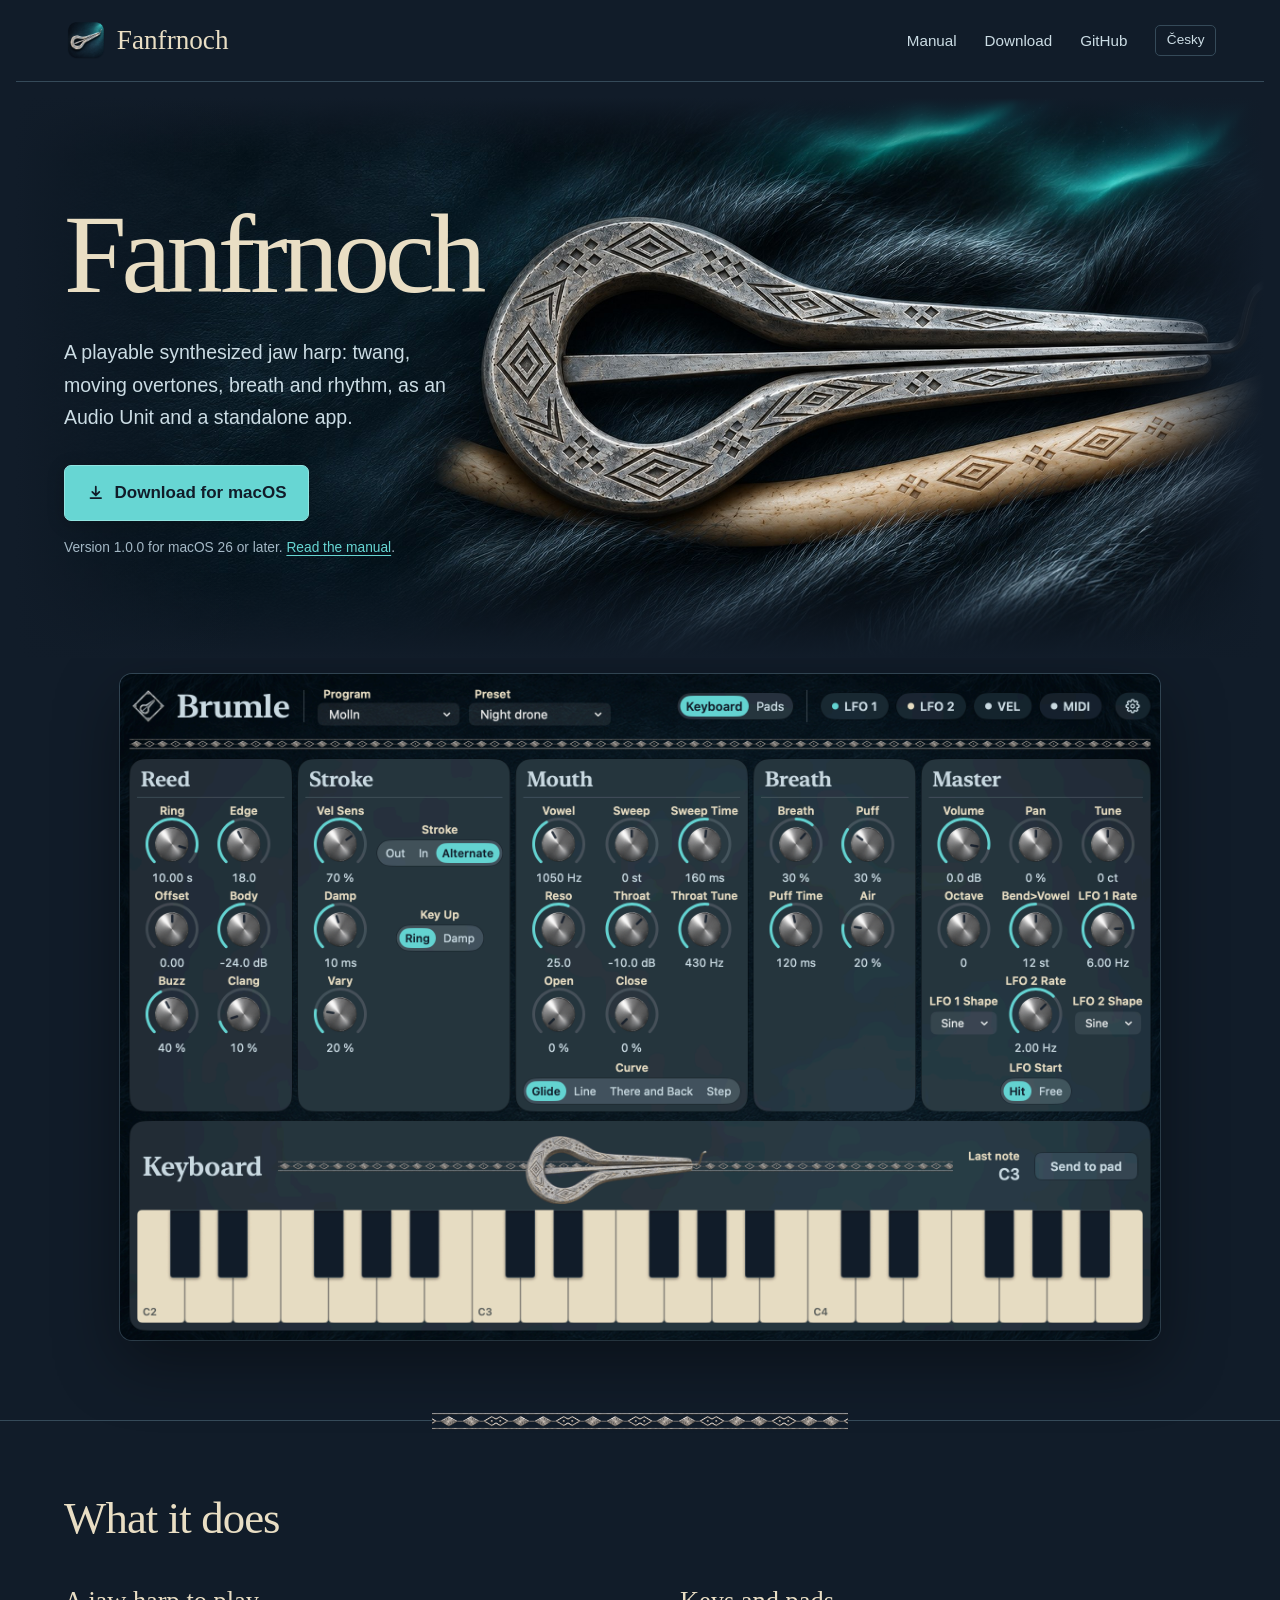
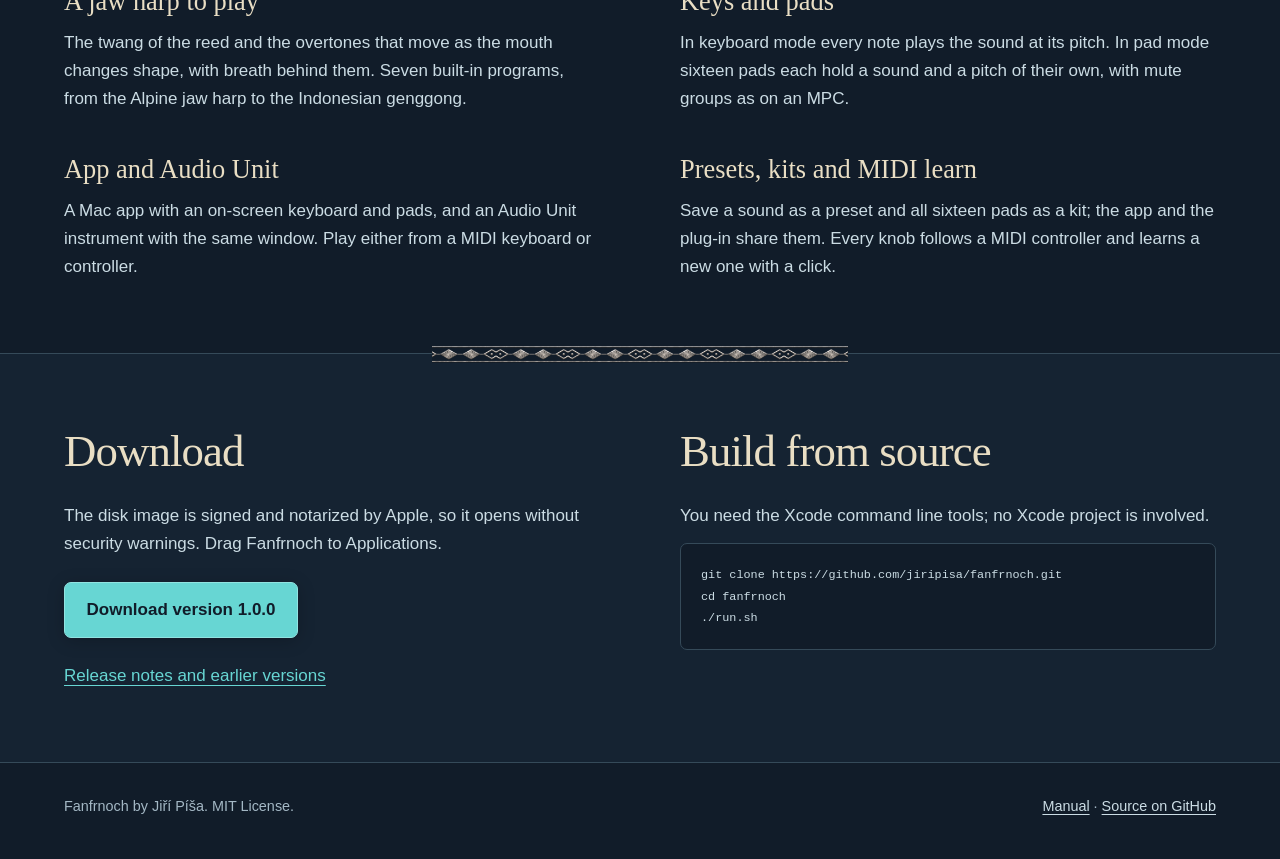
==== docs/index.html @ 816d63bf "chore: app skeleton — Brumle 1.0.0 as the template, renamed to Fanfrnoch" ====
<!doctype html>
<html lang="en">
<head>
<meta charset="utf-8">
<meta name="viewport" content="width=device-width, initial-scale=1">
<title>Fanfrnoch for macOS</title>
<meta name="description" content="A playable synthesized jaw harp: twang, moving overtones, breath and rhythm, as an Audio Unit and a standalone app.">
<meta property="og:title" content="Fanfrnoch">
<meta property="og:description" content="A playable synthesized jaw harp: twang, moving overtones, breath and rhythm, as an Audio Unit and a standalone app.">
<meta property="og:image" content="https://jiripisa.github.io/fanfrnoch/assets/fanfrnoch-window.png">
<meta property="og:type" content="website">
<link rel="alternate" hreflang="en" href="https://jiripisa.github.io/fanfrnoch/">
<link rel="alternate" hreflang="cs" href="https://jiripisa.github.io/fanfrnoch/cs/">
<link rel="alternate" hreflang="x-default" href="https://jiripisa.github.io/fanfrnoch/">
<link rel="icon" href="assets/icon.png">
<link rel="stylesheet" href="assets/site.css">
</head>
<body>

<header class="wrap masthead">
  <a class="brand" href="#top"><img src="assets/icon.png" alt="" width="32" height="32">Fanfrnoch</a>
  <nav aria-label="Page">
    <a href="manual.html">Manual</a>
    <a href="#get">Download</a>
    <a href="https://github.com/jiripisa/fanfrnoch">GitHub</a>
    <a class="lang" href="cs/" hreflang="cs" lang="cs">Česky</a>
  </nav>
</header>

<main id="top">
  <div class="wrap hero">
    <div class="hero-intro">
      <img class="hero-art" src="assets/hero-khomus.jpg" alt="" width="2400" height="1000" fetchpriority="high">
      <div class="hero-copy">
    <h1>Fanfrnoch</h1>
    <p class="lede">A playable synthesized jaw harp: twang, moving overtones, breath and rhythm, as an Audio Unit and a standalone app.</p>
    <div class="actions">
      <a class="button" href="https://github.com/jiripisa/fanfrnoch/releases/download/v1.0.0/Fanfrnoch-1.0.0.dmg">
        <svg viewBox="0 0 20 20" fill="none" stroke="currentColor" stroke-width="2" aria-hidden="true"><path d="M10 3v10m0 0-4-4m4 4 4-4M4 16h12" stroke-linecap="round" stroke-linejoin="round"/></svg>
        Download for macOS
      </a>
      <span class="meta">Version 1.0.0 for macOS 26 or later. <a href="manual.html">Read the manual</a>.</span>
    </div>
      </div>
    </div>
    <figure class="shot">
      <img src="assets/fanfrnoch-window.png" alt="The Fanfrnoch window" width="1400">
    </figure>
  </div>

  <section id="features">
    <div class="wrap">
      <h2>What it does</h2>
      <div class="grid">
        <div>
          <h3>A jaw harp to play</h3>
          <p>The twang of the reed and the overtones that move as the mouth
          changes shape, with breath behind them. Seven built-in programs, from
          the Alpine jaw harp to the Indonesian genggong.</p>
        </div>
        <div>
          <h3>Keys and pads</h3>
          <p>In keyboard mode every note plays the sound at its pitch. In pad
          mode sixteen pads each hold a sound and a pitch of their own, with
          mute groups as on an MPC.</p>
        </div>
        <div>
          <h3>App and Audio Unit</h3>
          <p>A Mac app with an on-screen keyboard and pads, and an Audio Unit
          instrument with the same window. Play either from a MIDI keyboard or
          controller.</p>
        </div>
        <div>
          <h3>Presets, kits and MIDI learn</h3>
          <p>Save a sound as a preset and all sixteen pads as a kit; the app
          and the plug-in share them. Every knob follows a MIDI controller and
          learns a new one with a click.</p>
        </div>
      </div>
    </div>
  </section>

  <section id="get">
    <div class="wrap grid">
      <div>
        <h2>Download</h2>
        <p>The disk image is signed and notarized by Apple, so it opens without
        security warnings. Drag Fanfrnoch to Applications.</p>
        <div class="actions">
          <a class="button" href="https://github.com/jiripisa/fanfrnoch/releases/download/v1.0.0/Fanfrnoch-1.0.0.dmg">Download version 1.0.0</a>
        </div>
        <p><a href="https://github.com/jiripisa/fanfrnoch/releases">Release notes and earlier versions</a></p>
      </div>
      <div>
        <h2>Build from source</h2>
        <p>You need the Xcode command line tools; no Xcode project is involved.</p>
<pre><code>git clone https://github.com/jiripisa/fanfrnoch.git
cd fanfrnoch
./run.sh</code></pre>
      </div>
    </div>
  </section>
</main>

<footer>
  <div class="wrap">
    <span>Fanfrnoch by Jiří Píša. MIT License.</span>
    <span><a href="manual.html">Manual</a> · <a href="https://github.com/jiripisa/fanfrnoch">Source on GitHub</a></span>
  </div>
</footer>

</body>
</html>
---- docs/assets/site.css ----
/* Polar Khomus: shared by both languages and the manual. */
:root {
  --bg: #111c29;
  --panel: #1a2b3b;
  --line: #354a59;
  --ink: #e9dec4;
  --ink2: #cbdce4;
  --ink3: #a4b8c5;
  --accent: #67d6d3;
  --accent-ink: #111c29;
  --display: "New York", ui-serif, Georgia, serif;
  --measure: 44rem;
  --gutter: clamp(1.25rem, 4vw, 3rem);
  color-scheme: dark;
}
* { box-sizing: border-box; }
html { -webkit-text-size-adjust: 100%; scroll-padding-top: 1.5rem; }
body {
  margin: 0;
  background: var(--bg);
  color: var(--ink2);
  font: 1.0625rem/1.65 -apple-system, BlinkMacSystemFont, "SF Pro Text", "Segoe UI", sans-serif;
}
a { color: var(--accent); text-underline-offset: .22em; }
a:hover { color: #a0eeeb; }
a:focus-visible, button:focus-visible { outline: 2px solid var(--accent); outline-offset: 5px; border-radius: 3px; }
code, kbd, pre { font-family: ui-monospace, "SF Mono", Menlo, monospace; font-size: .9em; }
code { color: var(--ink2); }
b, strong { color: var(--ink); font-weight: 600; }
img { max-width: 100%; height: auto; }
h1, h2, h3 { font-family: var(--display); font-weight: 500; }
.wrap { max-width: 78rem; margin: 0 auto; padding: 0 var(--gutter); }

.masthead { display: flex; align-items: center; justify-content: space-between; gap: 1rem; padding-block: 1.15rem; border-bottom: 1px solid var(--line); }
.brand { display: flex; align-items: center; gap: .55rem; color: var(--ink); text-decoration: none; font: 500 1.7rem/1 var(--display); }
.brand img { width: 2.75rem; height: 2.75rem; }
.masthead nav { display: flex; flex-wrap: wrap; justify-content: flex-end; align-items: center; gap: .4rem 1.75rem; }
.masthead nav a { color: var(--ink2); text-decoration: none; font-size: .95rem; }
.masthead nav a:hover, .masthead nav a[aria-current] { color: var(--accent); }
.masthead nav a.lang { padding: .2rem .65rem; border: 1px solid var(--line); border-radius: 5px; font-size: .85rem; }

.hero { padding-top: 1rem; padding-bottom: 5rem; }
.hero-intro { position: relative; isolation: isolate; display: flex; align-items: center; min-height: 35rem; }
.hero-art { position: absolute; z-index: -2; width: calc(100% + 6rem); max-width: none; height: 100%; left: -3rem; object-fit: cover; object-position: center; }
.hero-intro::after { content: ""; position: absolute; inset: 0 -3rem; z-index: -1; background: linear-gradient(90deg, var(--bg) 0%, transparent 18%, transparent 88%, var(--bg)), linear-gradient(0deg, var(--bg), transparent 17%, transparent 90%, var(--bg)); pointer-events: none; }
.hero-copy { width: 35%; padding-block: 3rem; }
.hero h1 { margin: 0; color: var(--ink); font-size: clamp(4.5rem, 8.8vw, 8rem); line-height: 1.03; letter-spacing: -.045em; }
.lede { max-width: 29rem; margin: 1.5rem 0 0; font-size: 1.22rem; line-height: 1.65; text-wrap: pretty; }
.actions { display: flex; flex-wrap: wrap; align-items: center; gap: 1rem 1.5rem; margin-top: 2rem; }
.button { display: inline-flex; justify-content: center; align-items: center; gap: .65rem; min-height: 3.25rem; padding: .8rem 1.35rem; border: 1px solid #91e4e1; border-radius: 7px; background: var(--accent); color: var(--accent-ink); font-weight: 650; text-decoration: none; box-shadow: 0 3px 18px #0003; }
.button:hover { background: #96e6e2; color: var(--accent-ink); }
.button svg { width: 1.1rem; height: 1.1rem; }
.meta { color: var(--ink3); font-size: .86rem; }
.hero .meta { max-width: 25rem; }
.shot { margin: 1rem auto 0; max-width: 65rem; }
.shot img { display: block; width: 100%; border-radius: 12px; box-shadow: 0 22px 65px #0006, 0 0 0 1px var(--line); }

section { padding-block: 4.5rem; border-top: 1px solid var(--line); }
main > section { position: relative; }
main > section::before { content: ""; display: block; position: absolute; top: -9px; left: 50%; transform: translateX(-50%); width: min(26rem, 70%); height: 18px; background: var(--bg) url("ornament.png") repeat-x center / auto 18px; }
section h2 { margin: 0 0 1.5rem; color: var(--ink); font-size: clamp(2rem, 3.5vw, 3rem); line-height: 1.15; letter-spacing: -.02em; }
section p, section li { max-width: var(--measure); }
.grid { display: grid; grid-template-columns: repeat(2, minmax(0, 1fr)); gap: 2.5rem 5rem; }
.grid h3 { margin: 0 0 .65rem; color: var(--ink); font-size: 1.65rem; line-height: 1.25; }
.grid p { margin-block: .7rem 0; }
#features h2 { margin-bottom: 2.5rem; }
#get { background: #152332; }
#get .actions { margin-top: 1.5rem; margin-bottom: 1.5rem; }
pre { overflow-x: auto; padding: 1.25rem; border-radius: 7px; background: #111c29; border: 1px solid var(--line); color: var(--ink2); font-size: .82rem; }
footer { padding-block: 2rem 2.5rem; color: var(--ink3); font-size: .9rem; border-top: 1px solid var(--line); }
footer .wrap { display: flex; flex-wrap: wrap; justify-content: space-between; gap: 1rem; }
footer a { color: var(--ink2); }

@media (max-width: 1000px) {
  .masthead { gap: .6rem; }
  .masthead nav { gap: .5rem 1rem; }
  .masthead nav a { font-size: .85rem; }
  .brand { font-size: 1.5rem; }
  .brand img { width: 2.3rem; height: 2.3rem; }
  .hero { padding-top: 0; padding-bottom: 3rem; }
  .hero-intro { display: flex; flex-direction: column-reverse; min-height: 0; }
  .hero-copy { width: 100%; padding: 2.75rem 0 .5rem; }
  .hero h1 { font-size: clamp(4.5rem, 16vw, 6rem); }
  .lede { max-width: 32rem; font-size: 1.1rem; margin-top: 1.25rem; }
  .hero .actions { margin-top: 1.5rem; gap: 1rem; }
  .hero-art { position: relative; z-index: 0; left: auto; width: calc(100% + 2 * var(--gutter)); height: 16rem; object-position: right center; }
  .hero-intro::after { inset: auto calc(-1 * var(--gutter)) 0; height: 16rem; z-index: 1; background: linear-gradient(0deg, var(--bg), transparent 22%, transparent 85%, var(--bg)); }
  .shot { margin-top: 1rem; }
  section { padding-block: 3rem; }
  .grid { gap: 2rem; grid-template-columns: minmax(0, 1fr); }
  .grid h3 { font-size: 1.5rem; }
  #features h2 { margin-bottom: 2rem; }
}
@media (max-width: 480px) {
  .masthead { flex-wrap: wrap; padding-block: .8rem; }
  .masthead nav { width: 100%; justify-content: space-between; gap: .5rem; padding-block: .35rem; }
  .hero .button { width: 100%; }
}
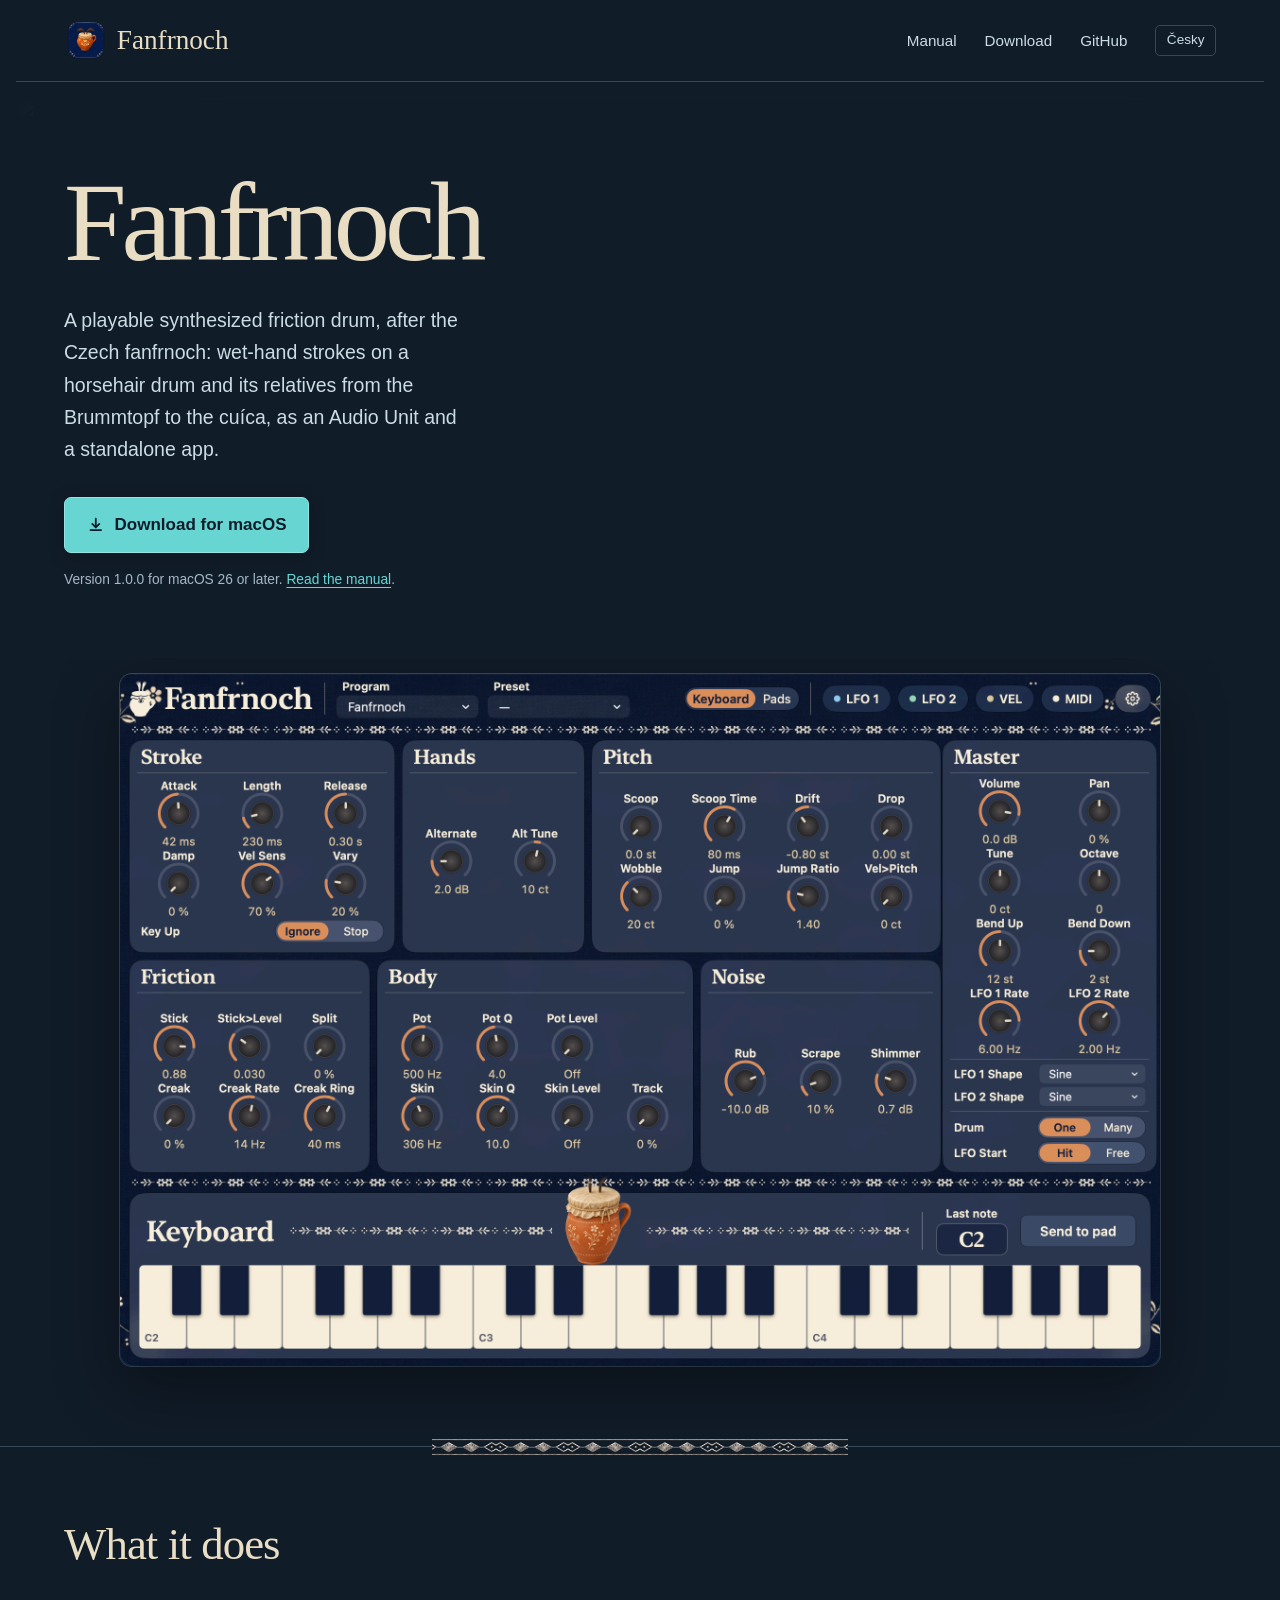
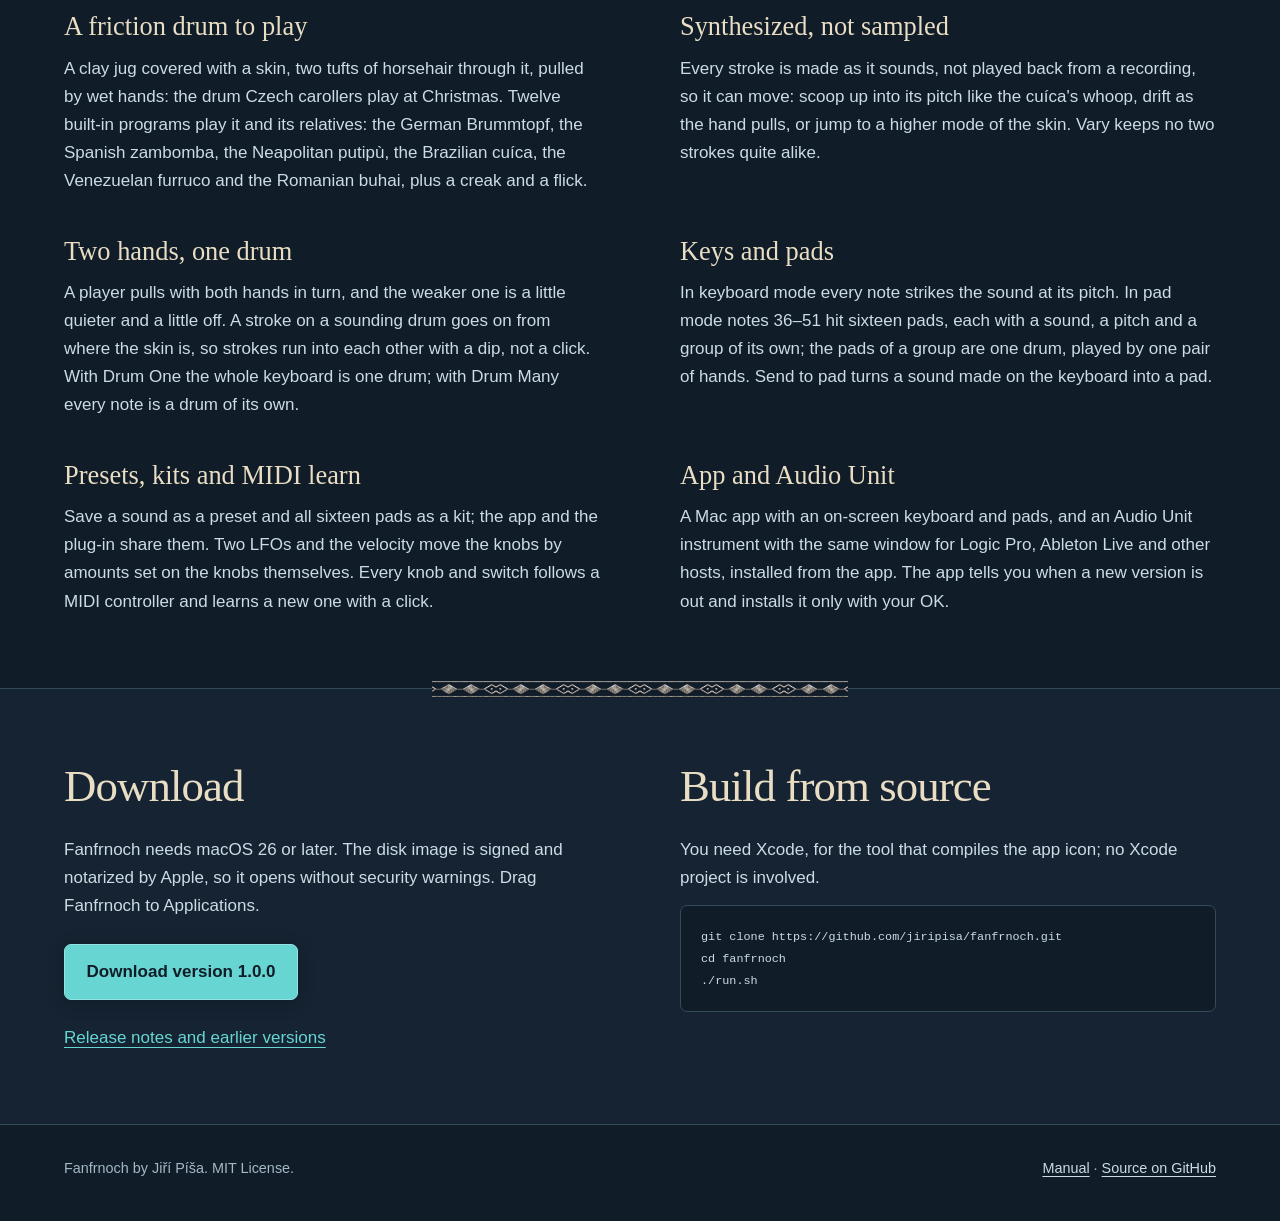
==== commit de047c6f: "docs(site): the overview tells of the friction drum; the real app's window and the new icon" ====
--- a/docs/index.html
+++ b/docs/index.html
@@ -4,9 +4,9 @@
 <meta charset="utf-8">
 <meta name="viewport" content="width=device-width, initial-scale=1">
 <title>Fanfrnoch for macOS</title>
-<meta name="description" content="A playable synthesized jaw harp: twang, moving overtones, breath and rhythm, as an Audio Unit and a standalone app.">
+<meta name="description" content="A playable synthesized friction drum, after the Czech fanfrnoch: wet-hand strokes on a horsehair drum and its relatives from the Brummtopf to the cuíca, as an Audio Unit and a standalone app.">
 <meta property="og:title" content="Fanfrnoch">
-<meta property="og:description" content="A playable synthesized jaw harp: twang, moving overtones, breath and rhythm, as an Audio Unit and a standalone app.">
+<meta property="og:description" content="A playable synthesized friction drum, after the Czech fanfrnoch: wet-hand strokes on a horsehair drum and its relatives from the Brummtopf to the cuíca, as an Audio Unit and a standalone app.">
 <meta property="og:image" content="https://jiripisa.github.io/fanfrnoch/assets/fanfrnoch-window.png">
 <meta property="og:type" content="website">
 <link rel="alternate" hreflang="en" href="https://jiripisa.github.io/fanfrnoch/">
@@ -30,10 +30,10 @@
 <main id="top">
   <div class="wrap hero">
     <div class="hero-intro">
-      <img class="hero-art" src="assets/hero-khomus.jpg" alt="" width="2400" height="1000" fetchpriority="high">
+      <img class="hero-art" src="assets/hero-fanfrnoch.jpg" alt="" width="2400" height="1000" fetchpriority="high">
       <div class="hero-copy">
     <h1>Fanfrnoch</h1>
-    <p class="lede">A playable synthesized jaw harp: twang, moving overtones, breath and rhythm, as an Audio Unit and a standalone app.</p>
+    <p class="lede">A playable synthesized friction drum, after the Czech fanfrnoch: wet-hand strokes on a horsehair drum and its relatives from the Brummtopf to the cuíca, as an Audio Unit and a standalone app.</p>
     <div class="actions">
       <a class="button" href="https://github.com/jiripisa/fanfrnoch/releases/download/v1.0.0/Fanfrnoch-1.0.0.dmg">
         <svg viewBox="0 0 20 20" fill="none" stroke="currentColor" stroke-width="2" aria-hidden="true"><path d="M10 3v10m0 0-4-4m4 4 4-4M4 16h12" stroke-linecap="round" stroke-linejoin="round"/></svg>
@@ -53,28 +53,50 @@
       <h2>What it does</h2>
       <div class="grid">
         <div>
-          <h3>A jaw harp to play</h3>
-          <p>The twang of the reed and the overtones that move as the mouth
-          changes shape, with breath behind them. Seven built-in programs, from
-          the Alpine jaw harp to the Indonesian genggong.</p>
+          <h3>A friction drum to play</h3>
+          <p>A clay jug covered with a skin, two tufts of horsehair through it,
+          pulled by wet hands: the drum Czech carollers play at Christmas.
+          Twelve built-in programs play it and its relatives: the German
+          Brummtopf, the Spanish zambomba, the Neapolitan putipù, the Brazilian
+          cuíca, the Venezuelan furruco and the Romanian buhai, plus a creak
+          and a flick.</p>
+        </div>
+        <div>
+          <h3>Synthesized, not sampled</h3>
+          <p>Every stroke is made as it sounds, not played back from a
+          recording, so it can move: scoop up into its pitch like the cuíca's
+          whoop, drift as the hand pulls, or jump to a higher mode of the skin.
+          Vary keeps no two strokes quite alike.</p>
+        </div>
+        <div>
+          <h3>Two hands, one drum</h3>
+          <p>A player pulls with both hands in turn, and the weaker one is a
+          little quieter and a little off. A stroke on a sounding drum goes on
+          from where the skin is, so strokes run into each other with a dip,
+          not a click. With Drum One the whole keyboard is one drum; with Drum
+          Many every note is a drum of its own.</p>
         </div>
         <div>
           <h3>Keys and pads</h3>
-          <p>In keyboard mode every note plays the sound at its pitch. In pad
-          mode sixteen pads each hold a sound and a pitch of their own, with
-          mute groups as on an MPC.</p>
+          <p>In keyboard mode every note strikes the sound at its pitch. In pad
+          mode notes 36–51 hit sixteen pads, each with a sound, a pitch and a
+          group of its own; the pads of a group are one drum, played by one
+          pair of hands. Send to pad turns a sound made on the keyboard into a
+          pad.</p>
+        </div>
+        <div>
+          <h3>Presets, kits and MIDI learn</h3>
+          <p>Save a sound as a preset and all sixteen pads as a kit; the app
+          and the plug-in share them. Two LFOs and the velocity move the knobs
+          by amounts set on the knobs themselves. Every knob and switch follows
+          a MIDI controller and learns a new one with a click.</p>
         </div>
         <div>
           <h3>App and Audio Unit</h3>
           <p>A Mac app with an on-screen keyboard and pads, and an Audio Unit
-          instrument with the same window. Play either from a MIDI keyboard or
-          controller.</p>
-        </div>
-        <div>
-          <h3>Presets, kits and MIDI learn</h3>
-          <p>Save a sound as a preset and all sixteen pads as a kit; the app
-          and the plug-in share them. Every knob follows a MIDI controller and
-          learns a new one with a click.</p>
+          instrument with the same window for Logic Pro, Ableton Live and other
+          hosts, installed from the app. The app tells you when a new version
+          is out and installs it only with your OK.</p>
         </div>
       </div>
     </div>
@@ -84,8 +106,9 @@
     <div class="wrap grid">
       <div>
         <h2>Download</h2>
-        <p>The disk image is signed and notarized by Apple, so it opens without
-        security warnings. Drag Fanfrnoch to Applications.</p>
+        <p>Fanfrnoch needs macOS 26 or later. The disk image is signed and
+        notarized by Apple, so it opens without security warnings. Drag
+        Fanfrnoch to Applications.</p>
         <div class="actions">
           <a class="button" href="https://github.com/jiripisa/fanfrnoch/releases/download/v1.0.0/Fanfrnoch-1.0.0.dmg">Download version 1.0.0</a>
         </div>
@@ -93,7 +116,8 @@
       </div>
       <div>
         <h2>Build from source</h2>
-        <p>You need the Xcode command line tools; no Xcode project is involved.</p>
+        <p>You need Xcode, for the tool that compiles the app icon; no Xcode
+        project is involved.</p>
 <pre><code>git clone https://github.com/jiripisa/fanfrnoch.git
 cd fanfrnoch
 ./run.sh</code></pre>
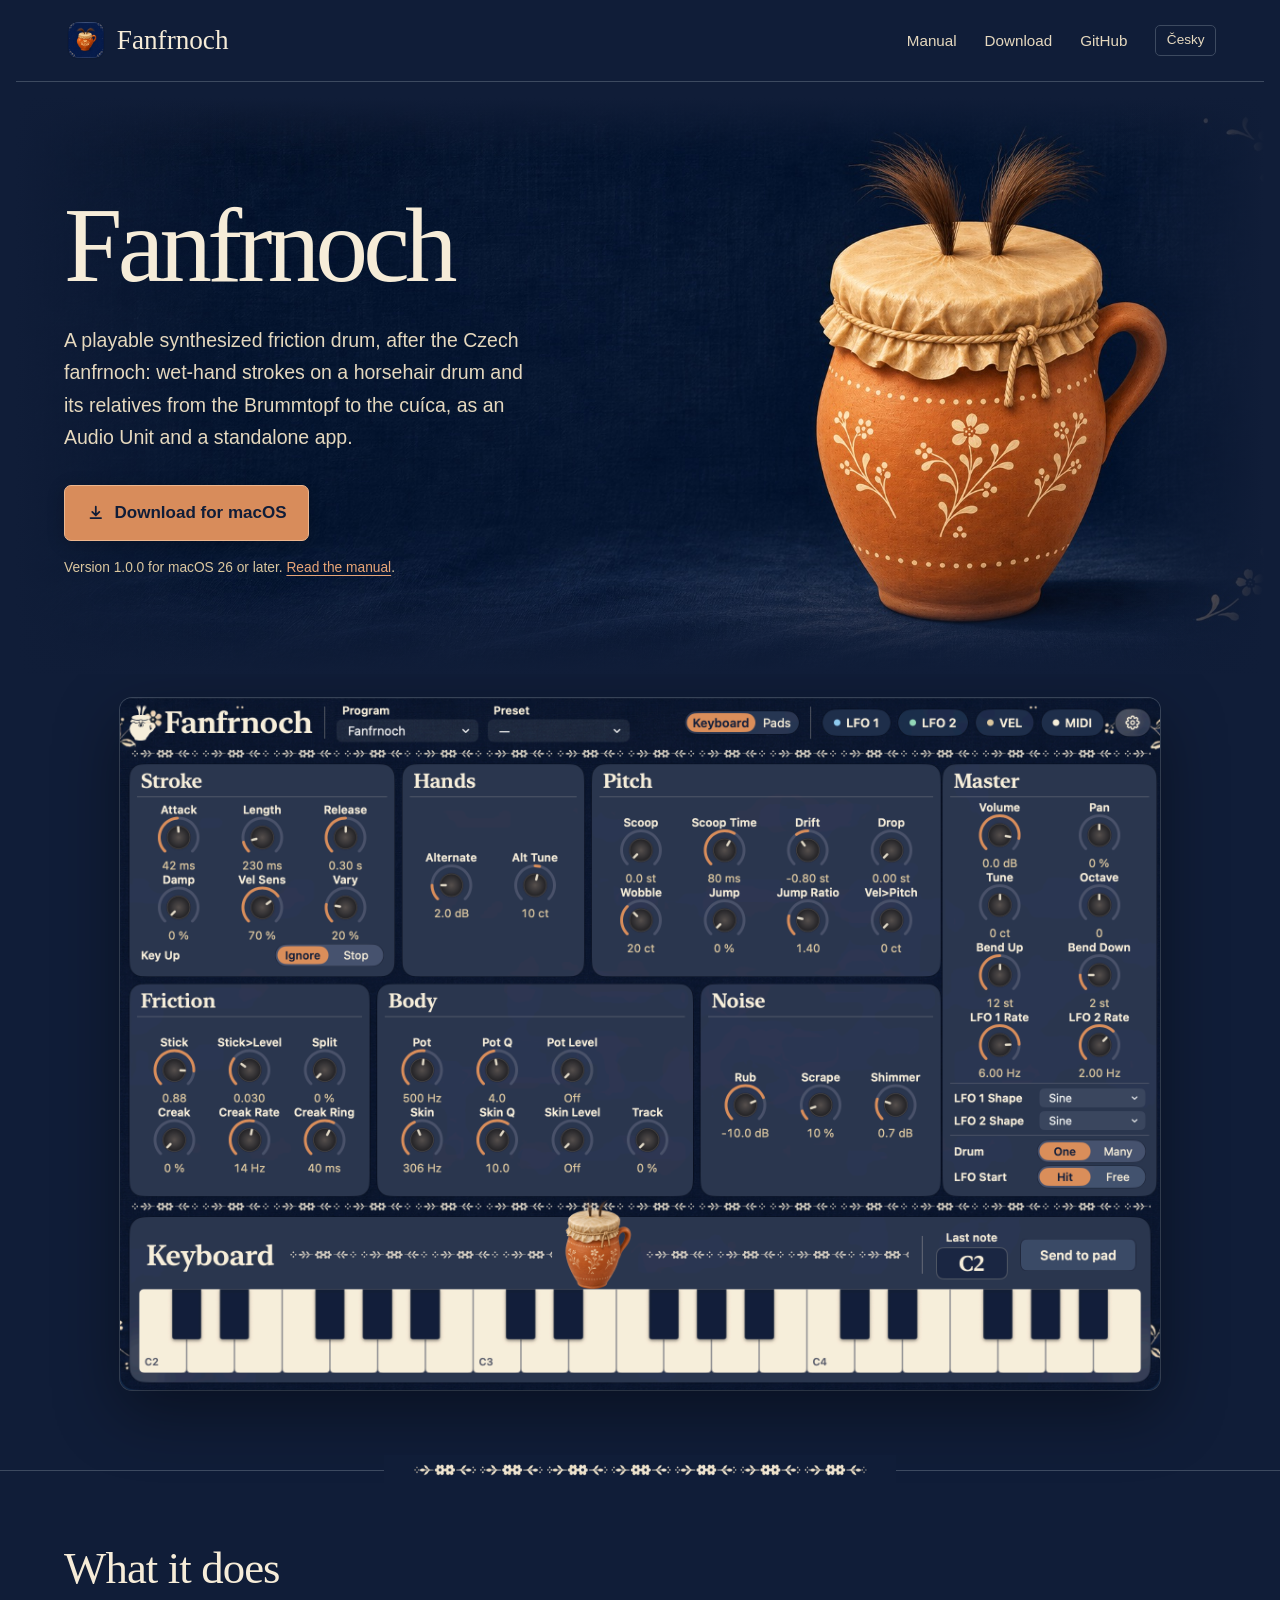
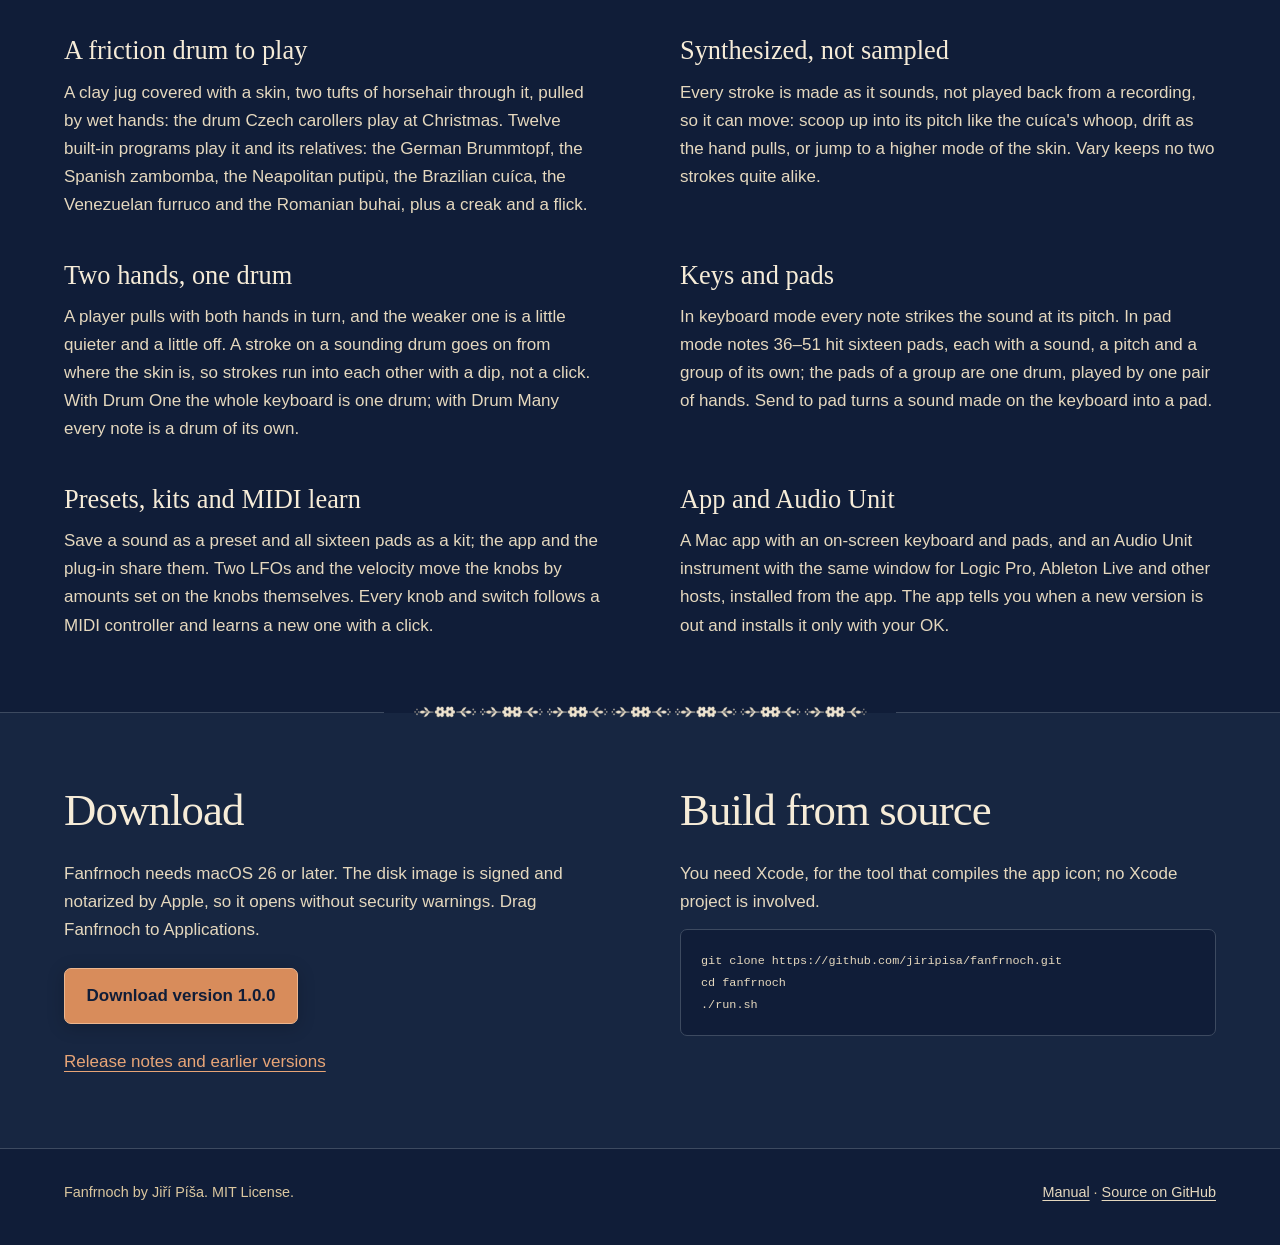
==== commit 1a27a4fc: "design: website look by Codex in the Modrotisk palette (phase 05)" ====
--- a/docs/index.html
+++ b/docs/index.html
@@ -30,7 +30,7 @@
 <main id="top">
   <div class="wrap hero">
     <div class="hero-intro">
-      <img class="hero-art" src="assets/hero-fanfrnoch.jpg" alt="" width="2400" height="1000" fetchpriority="high">
+      <img class="hero-art" src="assets/hero-fanfrnoch.jpg" alt="" width="1920" height="819" fetchpriority="high">
       <div class="hero-copy">
     <h1>Fanfrnoch</h1>
     <p class="lede">A playable synthesized friction drum, after the Czech fanfrnoch: wet-hand strokes on a horsehair drum and its relatives from the Brummtopf to the cuíca, as an Audio Unit and a standalone app.</p>
--- a/docs/assets/site.css
+++ b/docs/assets/site.css
@@ -1,13 +1,14 @@
-/* Polar Khomus: shared by both languages and the manual. */
+/* Fanfrnoch — Indigo Modrotisk: shared by both languages and the manual. */
 :root {
-  --bg: #111c29;
-  --panel: #1a2b3b;
-  --line: #354a59;
-  --ink: #e9dec4;
-  --ink2: #cbdce4;
-  --ink3: #a4b8c5;
-  --accent: #67d6d3;
-  --accent-ink: #111c29;
+  --bg: #101d38;
+  --panel: #233653;
+  --line: #3d4a60;
+  --ink: #f6ecd8;
+  --ink2: #e5d8be;
+  --ink3: #dbc79f;
+  --accent: #e8a577;
+  --clay: #d88c5b;
+  --accent-ink: #101d38;
   --display: "New York", ui-serif, Georgia, serif;
   --measure: 44rem;
   --gutter: clamp(1.25rem, 4vw, 3rem);
@@ -22,7 +23,7 @@
   font: 1.0625rem/1.65 -apple-system, BlinkMacSystemFont, "SF Pro Text", "Segoe UI", sans-serif;
 }
 a { color: var(--accent); text-underline-offset: .22em; }
-a:hover { color: #a0eeeb; }
+a:hover { color: var(--ink); }
 a:focus-visible, button:focus-visible { outline: 2px solid var(--accent); outline-offset: 5px; border-radius: 3px; }
 code, kbd, pre { font-family: ui-monospace, "SF Mono", Menlo, monospace; font-size: .9em; }
 code { color: var(--ink2); }
@@ -40,33 +41,35 @@
 .masthead nav a.lang { padding: .2rem .65rem; border: 1px solid var(--line); border-radius: 5px; font-size: .85rem; }
 
 .hero { padding-top: 1rem; padding-bottom: 5rem; }
-.hero-intro { position: relative; isolation: isolate; display: flex; align-items: center; min-height: 35rem; }
+.hero-intro { position: relative; isolation: isolate; display: flex; align-items: center; min-height: 36rem; }
 .hero-art { position: absolute; z-index: -2; width: calc(100% + 6rem); max-width: none; height: 100%; left: -3rem; object-fit: cover; object-position: center; }
 .hero-intro::after { content: ""; position: absolute; inset: 0 -3rem; z-index: -1; background: linear-gradient(90deg, var(--bg) 0%, transparent 18%, transparent 88%, var(--bg)), linear-gradient(0deg, var(--bg), transparent 17%, transparent 90%, var(--bg)); pointer-events: none; }
-.hero-copy { width: 35%; padding-block: 3rem; }
-.hero h1 { margin: 0; color: var(--ink); font-size: clamp(4.5rem, 8.8vw, 8rem); line-height: 1.03; letter-spacing: -.045em; }
+.hero-copy { width: 48%; padding-block: 3rem; }
+.hero h1 { margin: 0; color: var(--ink); font-size: clamp(4.5rem, 8.2vw, 7.4rem); line-height: 1.03; letter-spacing: -.045em; }
 .lede { max-width: 29rem; margin: 1.5rem 0 0; font-size: 1.22rem; line-height: 1.65; text-wrap: pretty; }
 .actions { display: flex; flex-wrap: wrap; align-items: center; gap: 1rem 1.5rem; margin-top: 2rem; }
-.button { display: inline-flex; justify-content: center; align-items: center; gap: .65rem; min-height: 3.25rem; padding: .8rem 1.35rem; border: 1px solid #91e4e1; border-radius: 7px; background: var(--accent); color: var(--accent-ink); font-weight: 650; text-decoration: none; box-shadow: 0 3px 18px #0003; }
-.button:hover { background: #96e6e2; color: var(--accent-ink); }
+.button { display: inline-flex; justify-content: center; align-items: center; gap: .65rem; min-height: 3.25rem; padding: .8rem 1.35rem; border: 1px solid #edb68e; border-radius: 7px; background: var(--clay); color: var(--accent-ink); font-weight: 650; text-decoration: none; box-shadow: 0 3px 18px #0003; }
+.button:hover { background: var(--accent); color: var(--accent-ink); }
 .button svg { width: 1.1rem; height: 1.1rem; }
 .meta { color: var(--ink3); font-size: .86rem; }
 .hero .meta { max-width: 25rem; }
-.shot { margin: 1rem auto 0; max-width: 65rem; }
+.shot { margin: 1.5rem auto 0; max-width: 65rem; }
 .shot img { display: block; width: 100%; border-radius: 12px; box-shadow: 0 22px 65px #0006, 0 0 0 1px var(--line); }
 
 section { padding-block: 4.5rem; border-top: 1px solid var(--line); }
 main > section { position: relative; }
-main > section::before { content: ""; display: block; position: absolute; top: -9px; left: 50%; transform: translateX(-50%); width: min(26rem, 70%); height: 18px; background: var(--bg) url("ornament.png") repeat-x center / auto 18px; }
+main > section::before { content: ""; display: block; position: absolute; top: -16px; left: 50%; transform: translateX(-50%); width: min(32rem, 80%); height: 32px; background: var(--bg) url("ornament.png") no-repeat center / auto 32px; }
 section h2 { margin: 0 0 1.5rem; color: var(--ink); font-size: clamp(2rem, 3.5vw, 3rem); line-height: 1.15; letter-spacing: -.02em; }
 section p, section li { max-width: var(--measure); }
 .grid { display: grid; grid-template-columns: repeat(2, minmax(0, 1fr)); gap: 2.5rem 5rem; }
 .grid h3 { margin: 0 0 .65rem; color: var(--ink); font-size: 1.65rem; line-height: 1.25; }
 .grid p { margin-block: .7rem 0; }
 #features h2 { margin-bottom: 2.5rem; }
-#get { background: #152332; }
+#get { background: #172641; }
+/* The divider sits half on the section above and half on this one. */
+#get::before { background: url("ornament.png") no-repeat center / auto 32px, linear-gradient(var(--bg) 50%, #172641 50%); }
 #get .actions { margin-top: 1.5rem; margin-bottom: 1.5rem; }
-pre { overflow-x: auto; padding: 1.25rem; border-radius: 7px; background: #111c29; border: 1px solid var(--line); color: var(--ink2); font-size: .82rem; }
+pre { overflow-x: auto; padding: 1.25rem; border-radius: 7px; background: var(--bg); border: 1px solid var(--line); color: var(--ink2); font-size: .82rem; }
 footer { padding-block: 2rem 2.5rem; color: var(--ink3); font-size: .9rem; border-top: 1px solid var(--line); }
 footer .wrap { display: flex; flex-wrap: wrap; justify-content: space-between; gap: 1rem; }
 footer a { color: var(--ink2); }
@@ -78,13 +81,13 @@
   .brand { font-size: 1.5rem; }
   .brand img { width: 2.3rem; height: 2.3rem; }
   .hero { padding-top: 0; padding-bottom: 3rem; }
-  .hero-intro { display: flex; flex-direction: column-reverse; min-height: 0; }
-  .hero-copy { width: 100%; padding: 2.75rem 0 .5rem; }
-  .hero h1 { font-size: clamp(4.5rem, 16vw, 6rem); }
+  .hero-intro { display: flex; flex-direction: column; min-height: 0; }
+  .hero-copy { width: 100%; padding: 1.5rem 0 .5rem; }
+  .hero h1 { font-size: clamp(3.5rem, 15vw, 6rem); }
   .lede { max-width: 32rem; font-size: 1.1rem; margin-top: 1.25rem; }
   .hero .actions { margin-top: 1.5rem; gap: 1rem; }
-  .hero-art { position: relative; z-index: 0; left: auto; width: calc(100% + 2 * var(--gutter)); height: 16rem; object-position: right center; }
-  .hero-intro::after { inset: auto calc(-1 * var(--gutter)) 0; height: 16rem; z-index: 1; background: linear-gradient(0deg, var(--bg), transparent 22%, transparent 85%, var(--bg)); }
+  .hero-art { position: relative; z-index: -2; left: auto; width: calc(100% + 2 * var(--gutter)); height: clamp(17rem, 45vw, 24rem); object-position: right center; }
+  .hero-intro::after { inset: 0 calc(-1 * var(--gutter)) auto; height: clamp(17rem, 45vw, 24rem); z-index: -1; background: linear-gradient(0deg, var(--bg), transparent 16%, transparent 90%, var(--bg)); }
   .shot { margin-top: 1rem; }
   section { padding-block: 3rem; }
   .grid { gap: 2rem; grid-template-columns: minmax(0, 1fr); }
